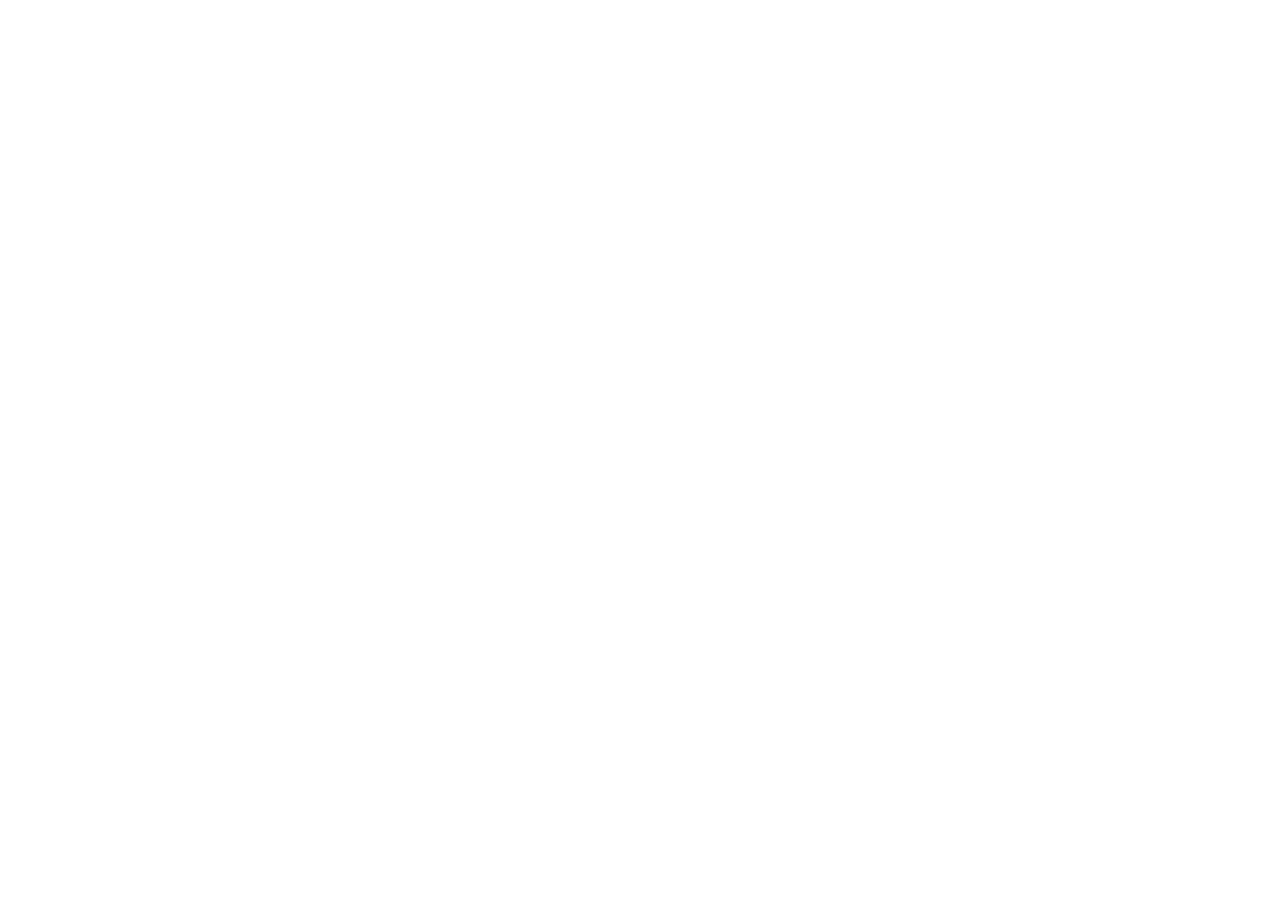
==== index.html @ 4a1e72e6 "Add files via upload" ====
<!doctype html>
<html lang="nl">
	
<head>
	<meta charset="UTF-8">
	<meta name="author" content="jouw naam">
	<meta name="viewport" content="width=device-width, initial-scale=1">
	
	<title>Naam van je site en/of pagina</title>
	
	<link href="styles/style.css" rel="stylesheet">
</head>

<body>

	<script src="scripts/script.js"></script>
</body>
	
</html>
---- styles/style.css ----
/* CSS Document */
*, *::after, *::before {
  box-sizing:border-box;  
}
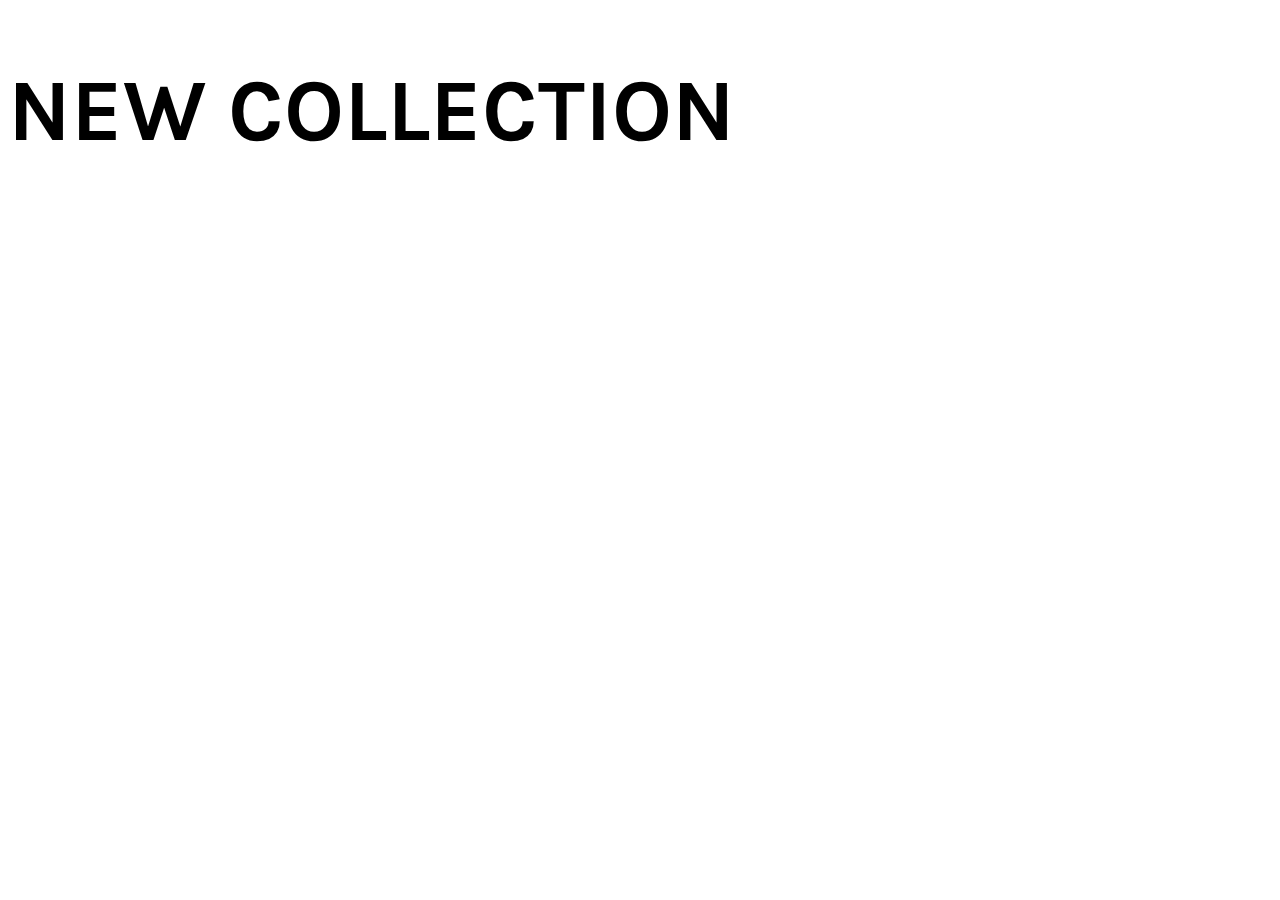
==== commit 95e1a237: "Add files via upload" ====
--- a/index.html
+++ b/index.html
@@ -9,10 +9,11 @@
 	<title>Naam van je site en/of pagina</title>
 	
 	<link href="styles/style.css" rel="stylesheet">
+	<link href="https://fonts.googleapis.com/css2?family=Karla:wght@400;700&family=Merriweather&display=swap" rel="stylesheet">
 </head>
 
 <body>
-
+	<h1>New collection</h1>
 	<script src="scripts/script.js"></script>
 </body>
 	
--- a/styles/style.css
+++ b/styles/style.css
@@ -3,3 +3,13 @@
   box-sizing:border-box;  
 }
 
+H1{
+  font-family:'Karla', sans-serif;
+  font-weight: bold;
+  text-transform: uppercase;
+  font-size: 5.5em;
+}
+
+q{
+
+}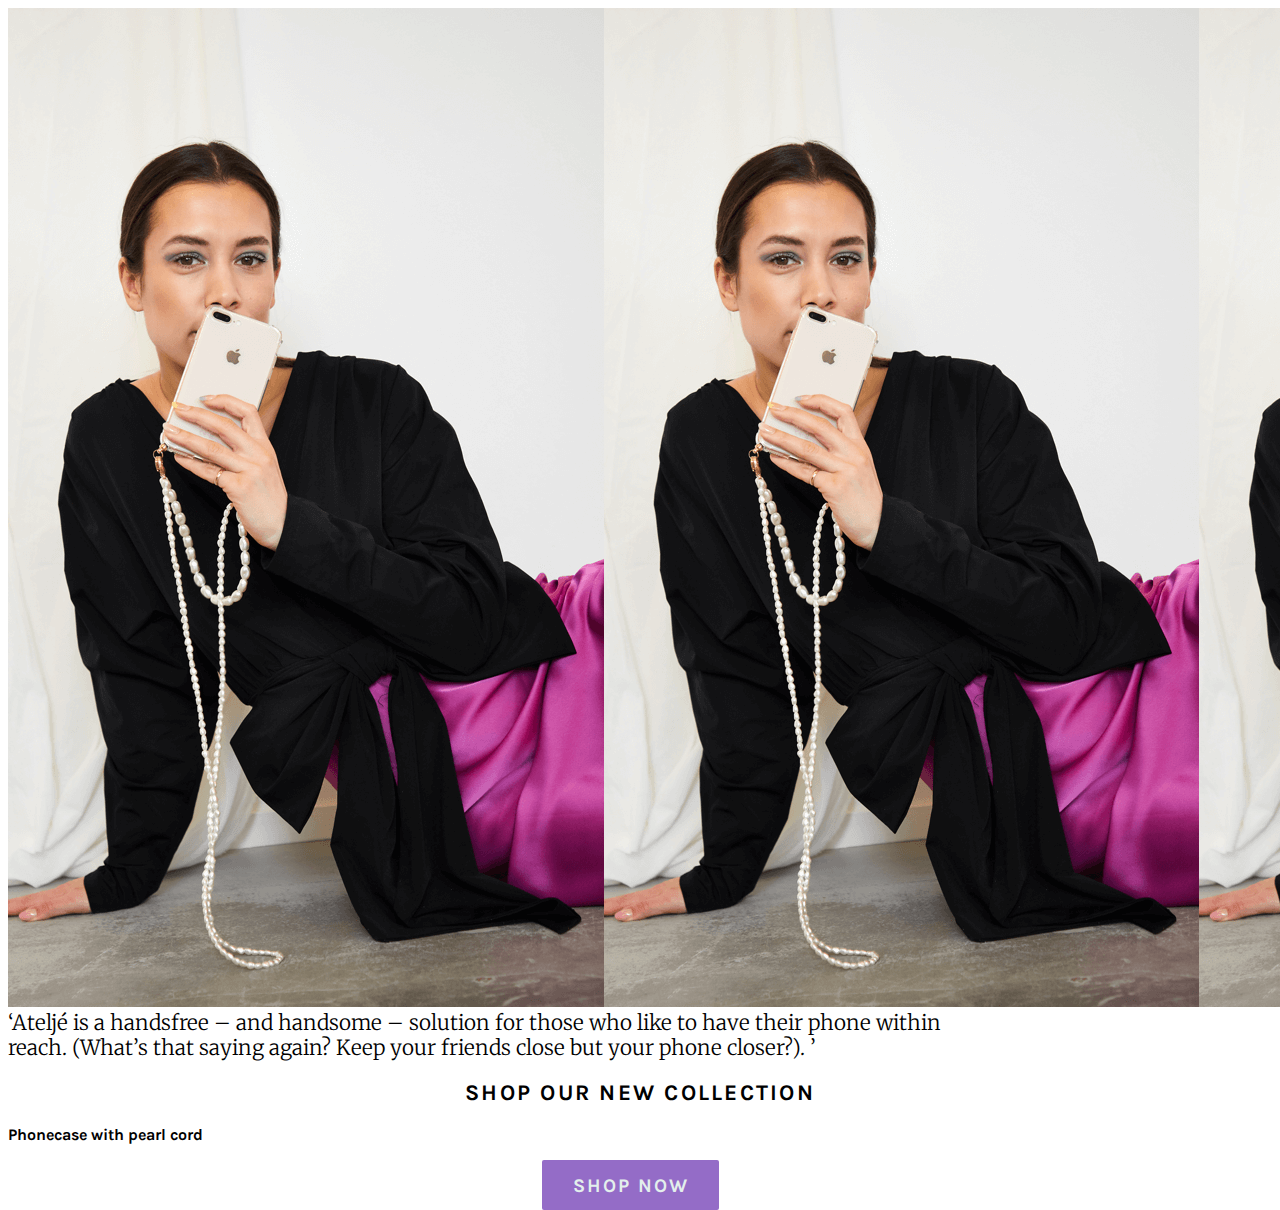
==== commit 06eb1d85: "Add files via upload" ====
--- a/index.html
+++ b/index.html
@@ -9,11 +9,26 @@
 	<title>Naam van je site en/of pagina</title>
 	
 	<link href="styles/style.css" rel="stylesheet">
-	<link href="https://fonts.googleapis.com/css2?family=Karla:wght@400;700&family=Merriweather&display=swap" rel="stylesheet">
+	<link href="https://fonts.googleapis.com/css2?family=Karla:wght@400;700&family=Merriweather:wght@300&display=swap" rel="stylesheet">
 </head>
 
 <body>
-	<h1>New collection</h1>
+	<section>
+		<h1>New collection</h1>
+		<a>Shop now</a>
+		<img src="images/Atelje_Yara_Michels_Pearl_Phone_Cases_Home_Image.png" alt="">
+	</section>
+	<section>
+		<q>Ateljé is a handsfree – and handsome – solution for those who like to have their phone within reach. 
+			(What’s that saying again? Keep your friends close but your phone closer?).
+		</q>
+	</section>
+	<section>
+
+	</section>
+	<h2>Shop our new collection</h2>
+	<h3>Phonecase with pearl cord</h3>
+	<a>Shop now</a>
 	<script src="scripts/script.js"></script>
 </body>
 	
--- a/styles/style.css
+++ b/styles/style.css
@@ -3,13 +3,62 @@
   box-sizing:border-box;  
 }
 
-H1{
+section{
+  position: relative;
+  width: 100vw;
+}
+
+img{
+  position: relative;
+  /* left:0; top:0; */
+
+}
+
+h1{
   font-family:'Karla', sans-serif;
   font-weight: bold;
   text-transform: uppercase;
-  font-size: 5.5em;
+  font-size: 2.7em;
+  text-align: center;
+  position: absolute;
+}
+
+h2{
+  font-family:'Karla', sans-serif;
+  font-weight: 700;
+  text-transform: uppercase;
+  font-size: 1.4em;
+  letter-spacing: 0.1em;
+  text-align: center;
+}
+
+h3{
+  font-family:'Karla', sans-serif;
+  font-weight: 700;
+  font-size: 1em;
 }
 
 q{
+  font-family: 'Merriweather',serif;
+  font-weight: 300;
+  font-size: 1.3em;
+  line-height: 1.2em;
+  max-width: 75%;
+  display: block;
+}
 
+a{
+  font-family:'Karla', sans-serif;
+  font-weight: 700;
+  text-transform: uppercase;
+  font-size: 1.2em;
+  letter-spacing: 0.1em;
+  padding: 0.7em 1.6em;
+  color: #e3efec;
+  background-color:#946cc7;
+  border-radius: 0.1em;
+  text-align: center;
+  display:inline-block;
+  margin-left:calc(50% - 5.5em);
+  position: absolute;
 }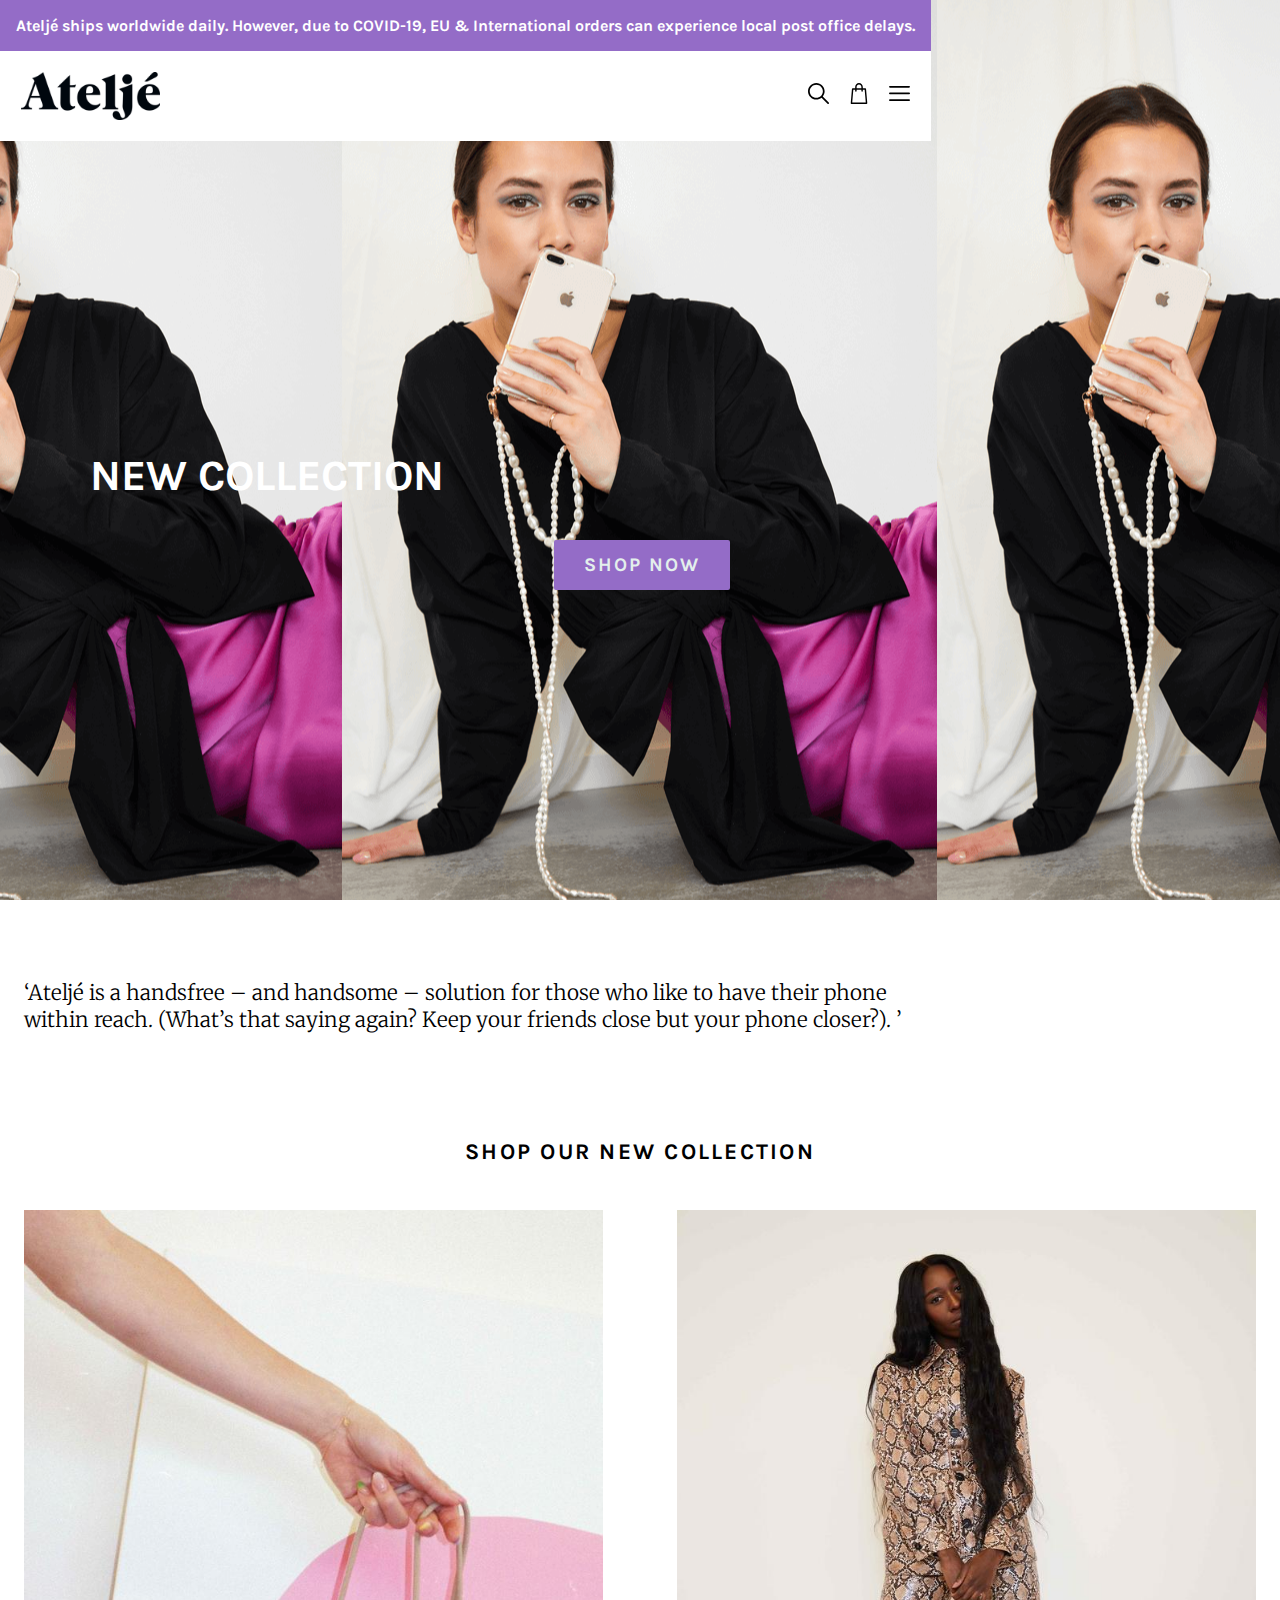
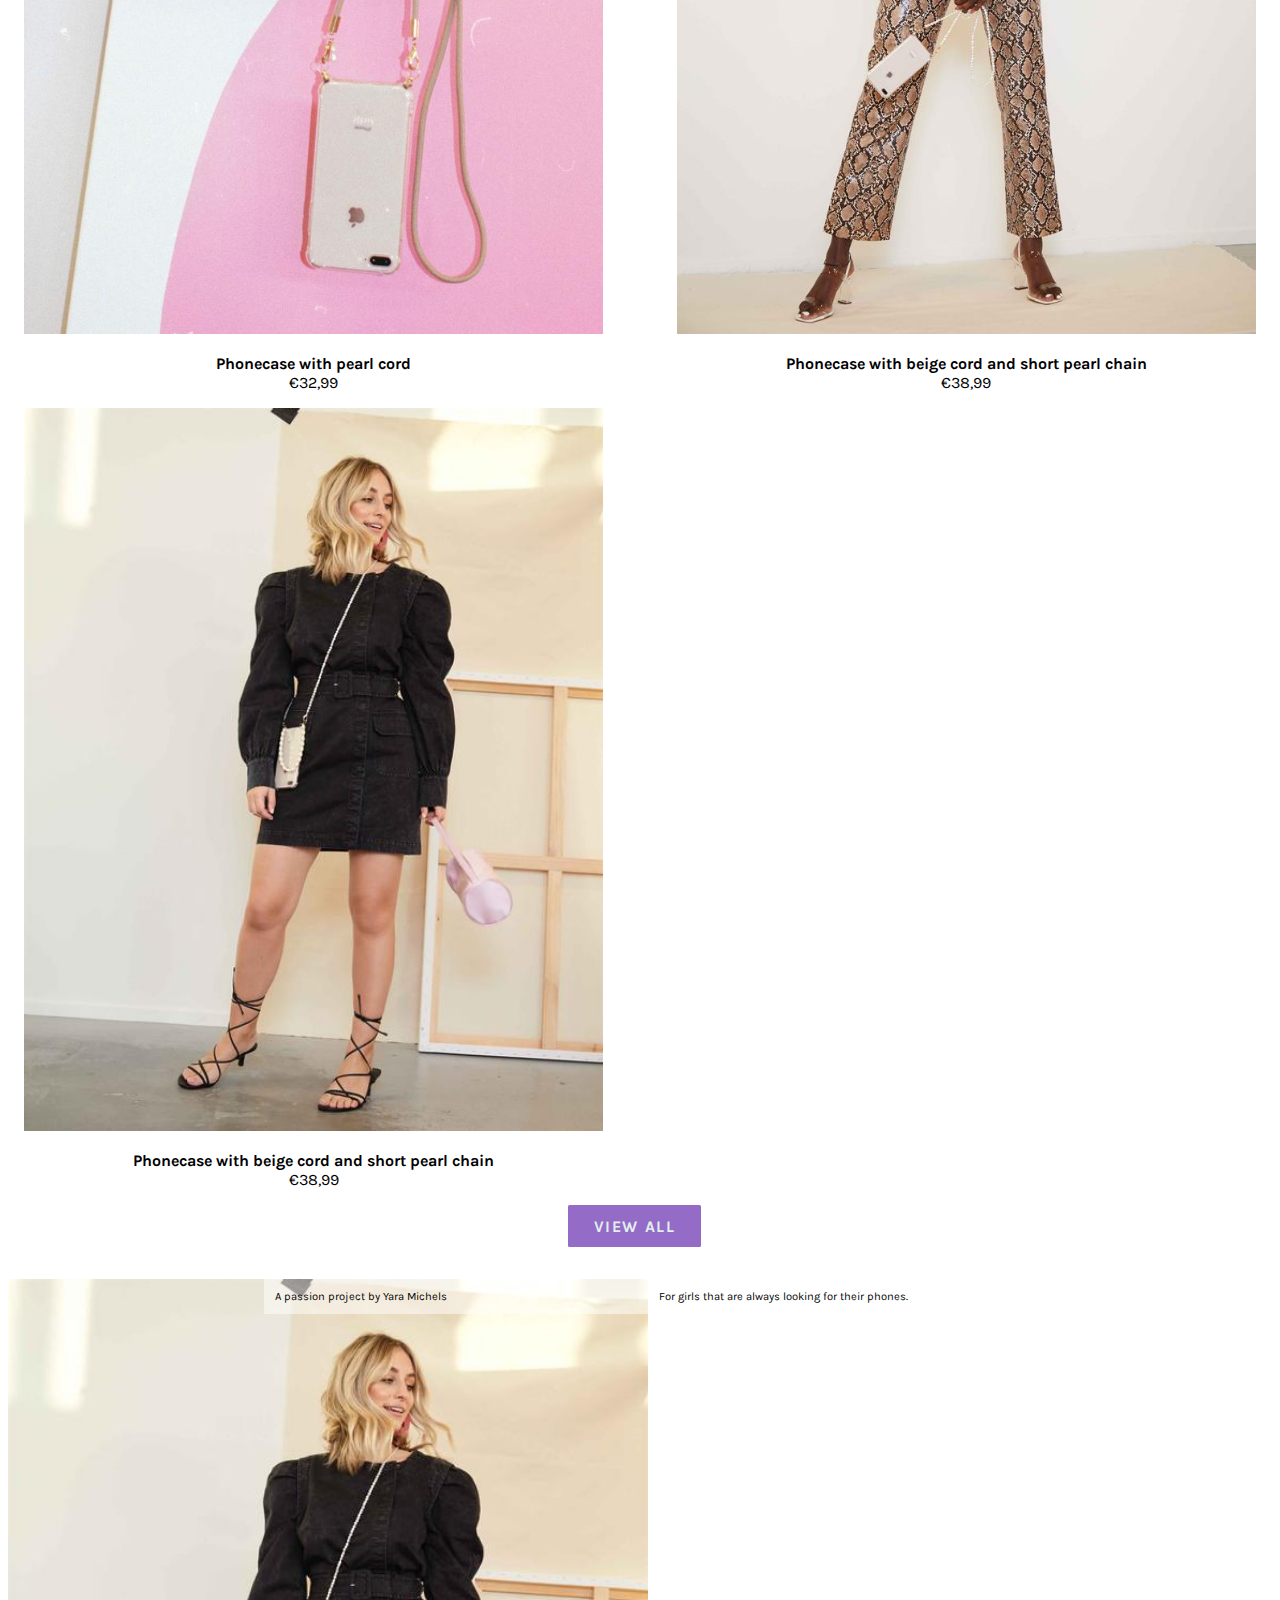
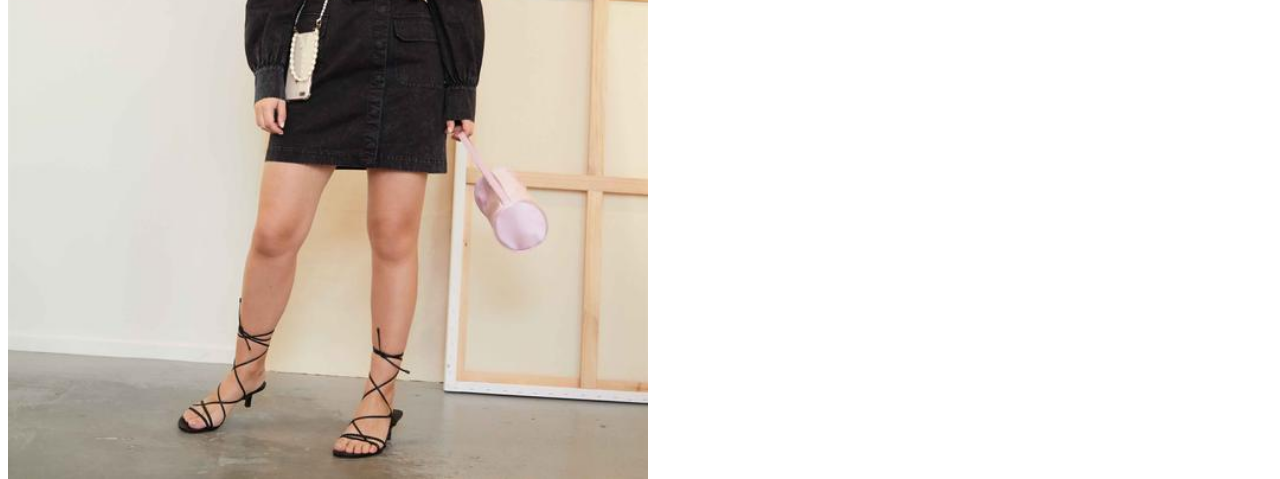
==== commit f09d5fcc: "Add files via upload" ====
--- a/index.html
+++ b/index.html
@@ -6,17 +6,28 @@
 	<meta name="author" content="jouw naam">
 	<meta name="viewport" content="width=device-width, initial-scale=1">
 	
-	<title>Naam van je site en/of pagina</title>
+	<title>Shop atelje</title>
 	
 	<link href="styles/style.css" rel="stylesheet">
 	<link href="https://fonts.googleapis.com/css2?family=Karla:wght@400;700&family=Merriweather:wght@300&display=swap" rel="stylesheet">
 </head>
 
 <body>
+	<header>
+		<p>Ateljé ships worldwide daily. However, due to COVID-19, EU & International orders can experience local post office delays.</p>
+		<nav>
+			<img src="images/Logo_Atelje_zwart_360x.png" alt="logo atelje">
+			<ul>
+				<li><img src="images/search.svg" alt="zoeken icoon"></li>
+				<li><img src="images/shopper.svg" alt="winkelmandje icoon"></li>
+				<li><img src="images/menu.svg" alt="menu icoon"></li>
+			</ul>
+		</nav>
+	</header>
 	<section>
 		<h1>New collection</h1>
 		<a>Shop now</a>
-		<img src="images/Atelje_Yara_Michels_Pearl_Phone_Cases_Home_Image.png" alt="">
+		<!-- <img src="images/Atelje_Yara_Michels_Pearl_Phone_Cases_Home_Image.png" alt=""> -->
 	</section>
 	<section>
 		<q>Ateljé is a handsfree – and handsome – solution for those who like to have their phone within reach. 
@@ -24,11 +35,30 @@
 		</q>
 	</section>
 	<section>
-
+		<h2>Shop our new collection</h2>
+		<section>
+			<img src="images/Atelje_Yara_Michels_Pearl_Phone_Cases_Product_Image_Analoog23b-5_720x.jpg" alt="">
+			<h3>Phonecase with pearl cord</h3>
+			<p>&euro;32,99</p>
+		</section>
+		<section>
+			<img src="images/Atelje_Yara_Michels_Pearl_Phone_Cases_Product_Image8-4_720x.jpg" alt="">
+			<h3>Phonecase with beige cord and short pearl chain</h3>
+			<p>&euro;38,99</p>
+		</section>
+		<section>
+			<img src="images/Atelje_Yara_Michels_Pearl_Phone_Cases_Product_Image24-18_540x.jpg" alt="">
+			<h3>Phonecase with beige cord and short pearl chain</h3>
+			<p>&euro;38,99</p>
+		</section>
+		<a>view all</a>
 	</section>
-	<h2>Shop our new collection</h2>
-	<h3>Phonecase with pearl cord</h3>
-	<a>Shop now</a>
+	<section>
+		<img src="images/Atelje_Yara_Michels_Pearl_Phone_Cases_Product_Image24-18_540x.jpg" alt="">
+		<p>A passion project by Yara Michels</p>
+		<p>For girls that are always looking for their phones.</p>
+	</section>
+	
 	<script src="scripts/script.js"></script>
 </body>
 	
--- a/styles/style.css
+++ b/styles/style.css
@@ -1,17 +1,14 @@
 /* CSS Document */
 *, *::after, *::before {
-  box-sizing:border-box;  
+  box-sizing:border-box; 
+  padding: 0;
+  margin: 0;
+  border: 0;
+  outline: 0;
 }
 
 section{
-  position: relative;
   width: 100vw;
-}
-
-img{
-  position: relative;
-  /* left:0; top:0; */
-
 }
 
 h1{
@@ -20,7 +17,6 @@
   text-transform: uppercase;
   font-size: 2.7em;
   text-align: center;
-  position: absolute;
 }
 
 h2{
@@ -38,11 +34,17 @@
   font-size: 1em;
 }
 
+p{
+  font-family:'Karla', sans-serif;
+  font-weight: 400;
+  font-size: 1em;
+}
+
 q{
   font-family: 'Merriweather',serif;
   font-weight: 300;
   font-size: 1.3em;
-  line-height: 1.2em;
+  line-height: 1.3em;
   max-width: 75%;
   display: block;
 }
@@ -59,6 +61,135 @@
   border-radius: 0.1em;
   text-align: center;
   display:inline-block;
-  margin-left:calc(50% - 5.5em);
+  margin-left:calc(50% - 4.5em);
   position: absolute;
+}
+
+/* Navigatie */
+
+header {
+  position: fixed;
+  background-color: white;
+  z-index:1;
+}
+
+header p{
+    background-color:#946cc7;
+    color: white;
+    padding:1em;
+    font-weight: 700;
+    text-align: center;
+}
+
+header nav{
+  display: flex;
+  align-items: center;
+  justify-content: space-between;
+  padding: 1.3em;
+}
+
+header nav > img {
+  height: 3em;
+}
+
+header nav ul li{
+  display: inline-block;
+  padding-left: 1em;
+}
+
+header nav ul li img {
+  width: 1.3em;
+}
+
+/* eerste sectie */
+
+body > section:first-of-type{
+  height: 100vh;
+  width: 100vw;
+  overflow: hidden;
+  background-image: url('../images/Atelje_Yara_Michels_Pearl_Phone_Cases_Home_Image.png');
+  background-position: center;
+  background-color: blue;
+}
+section:first-of-type h1{
+  position: absolute;
+  top: 50%;
+  left: 7%;
+  color: white;
+}
+
+section:first-of-type a{
+  position: absolute;
+  top: 60%;
+  left: cal(50% - 10em);
+}
+
+/* tweede sectie */
+
+body > section:nth-of-type(2){
+  padding: 5em 1.5em;
+}
+
+/* derde sectie */
+body > section:nth-of-type(3){
+  padding: 1.5em;
+  display: flex;
+  flex-wrap: wrap;
+  position: relative;
+  justify-content: space-between;
+}
+
+section:nth-of-type(3) h2{
+width: 100%;
+margin-bottom: 2em;
+}
+
+section:nth-of-type(3) section{
+  width: 47%;
+  text-align: center;
+  margin-bottom: 1em;
+}
+
+section:nth-of-type(3) section img{
+  width: 100%;
+  margin-bottom:1em;
+}
+
+section:nth-of-type(3) a{
+  position: relative;
+  /* bottom: -3em; */
+  font-size: 1em;
+  display: block;
+}
+
+/* vierde sectie */
+
+body > section:nth-of-type(4){
+  position: relative;
+  margin: 0.5em;
+  background-color: #f3efec;
+  width:100vw;
+}
+
+section:nth-of-type(4) img{
+  width: 50%;
+  position: absolute;
+}
+
+section:nth-of-type(4) p{
+  font-size:0.7em;
+  width: 30%;
+  padding: 1em;
+  position: absolute;
+  background-color:rgba(255,255,255,0.5);
+}
+
+section:nth-of-type(4) p:first-of-type{
+  padding-right: 4em;
+  top: 25%;
+  left:20%;
+}
+section:nth-of-type(4) p:nth-of-type(2){
+  top: 25%;
+  right:20%;
 }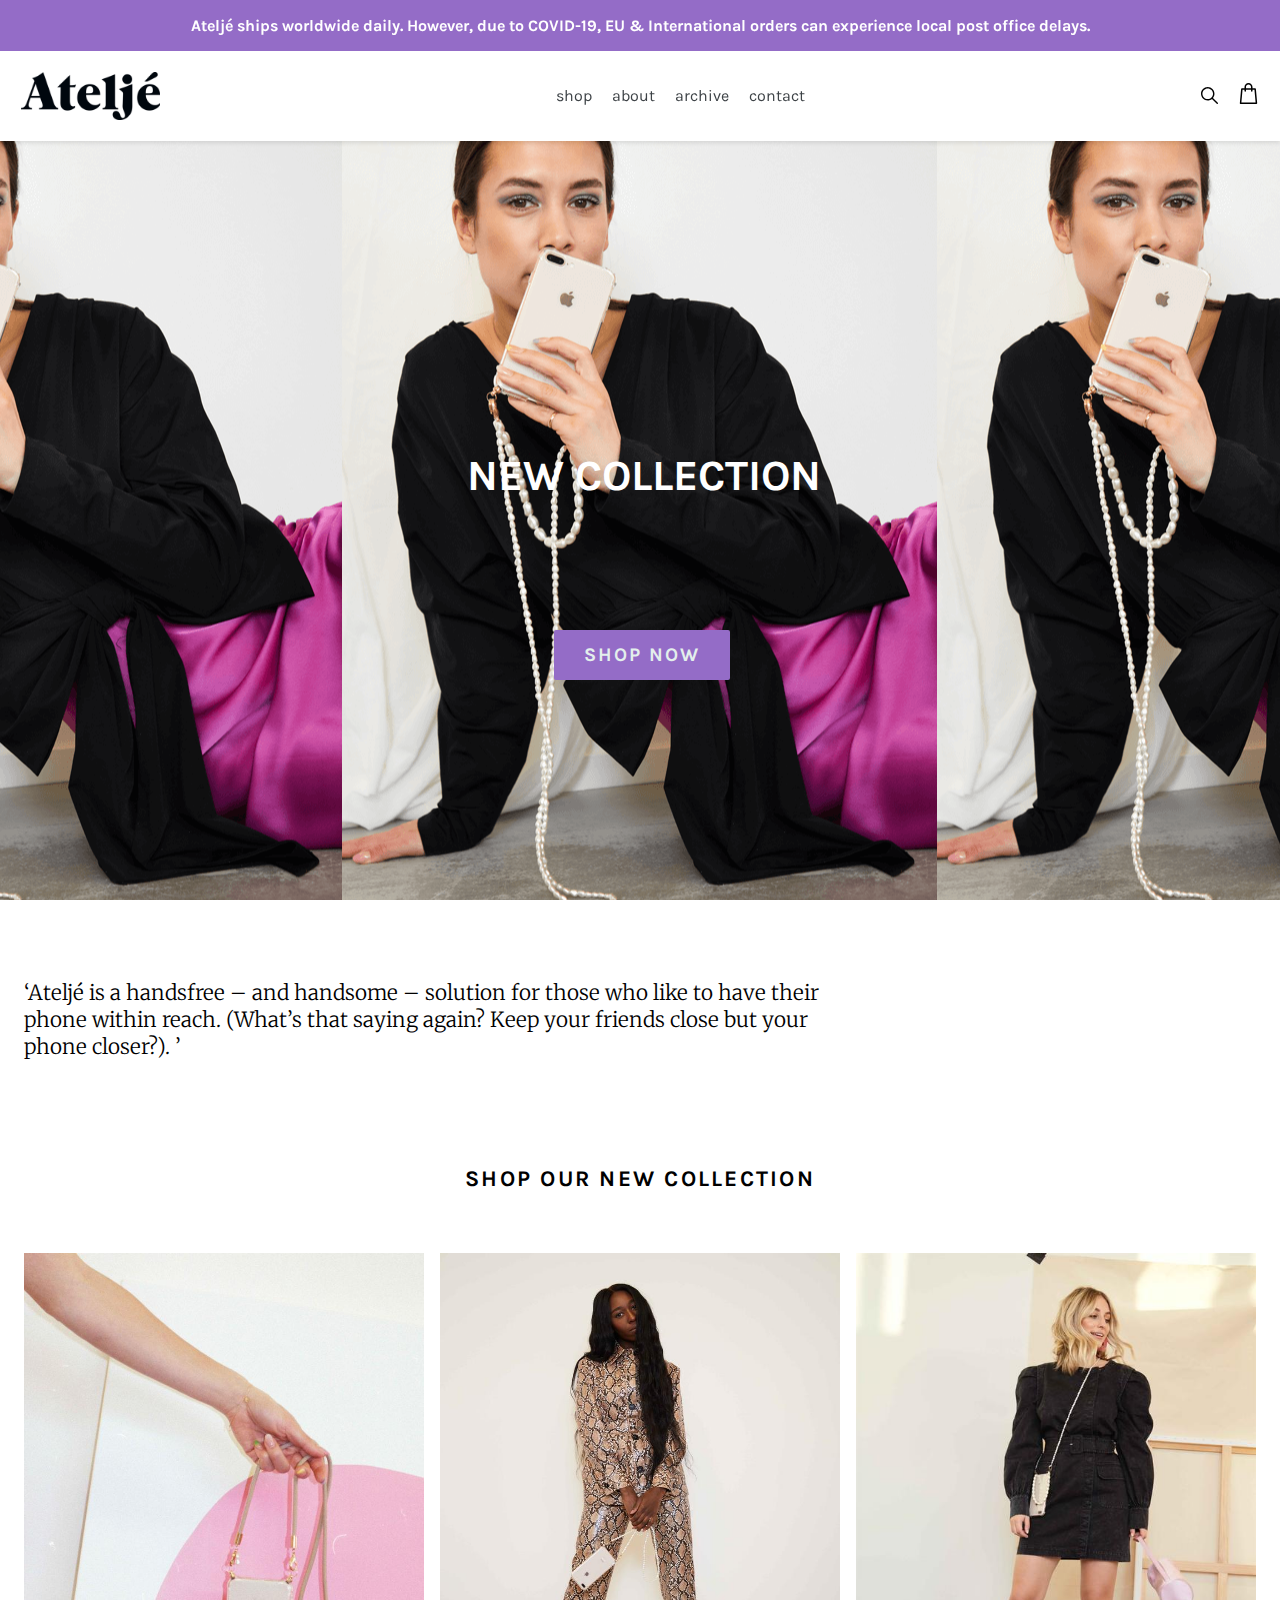
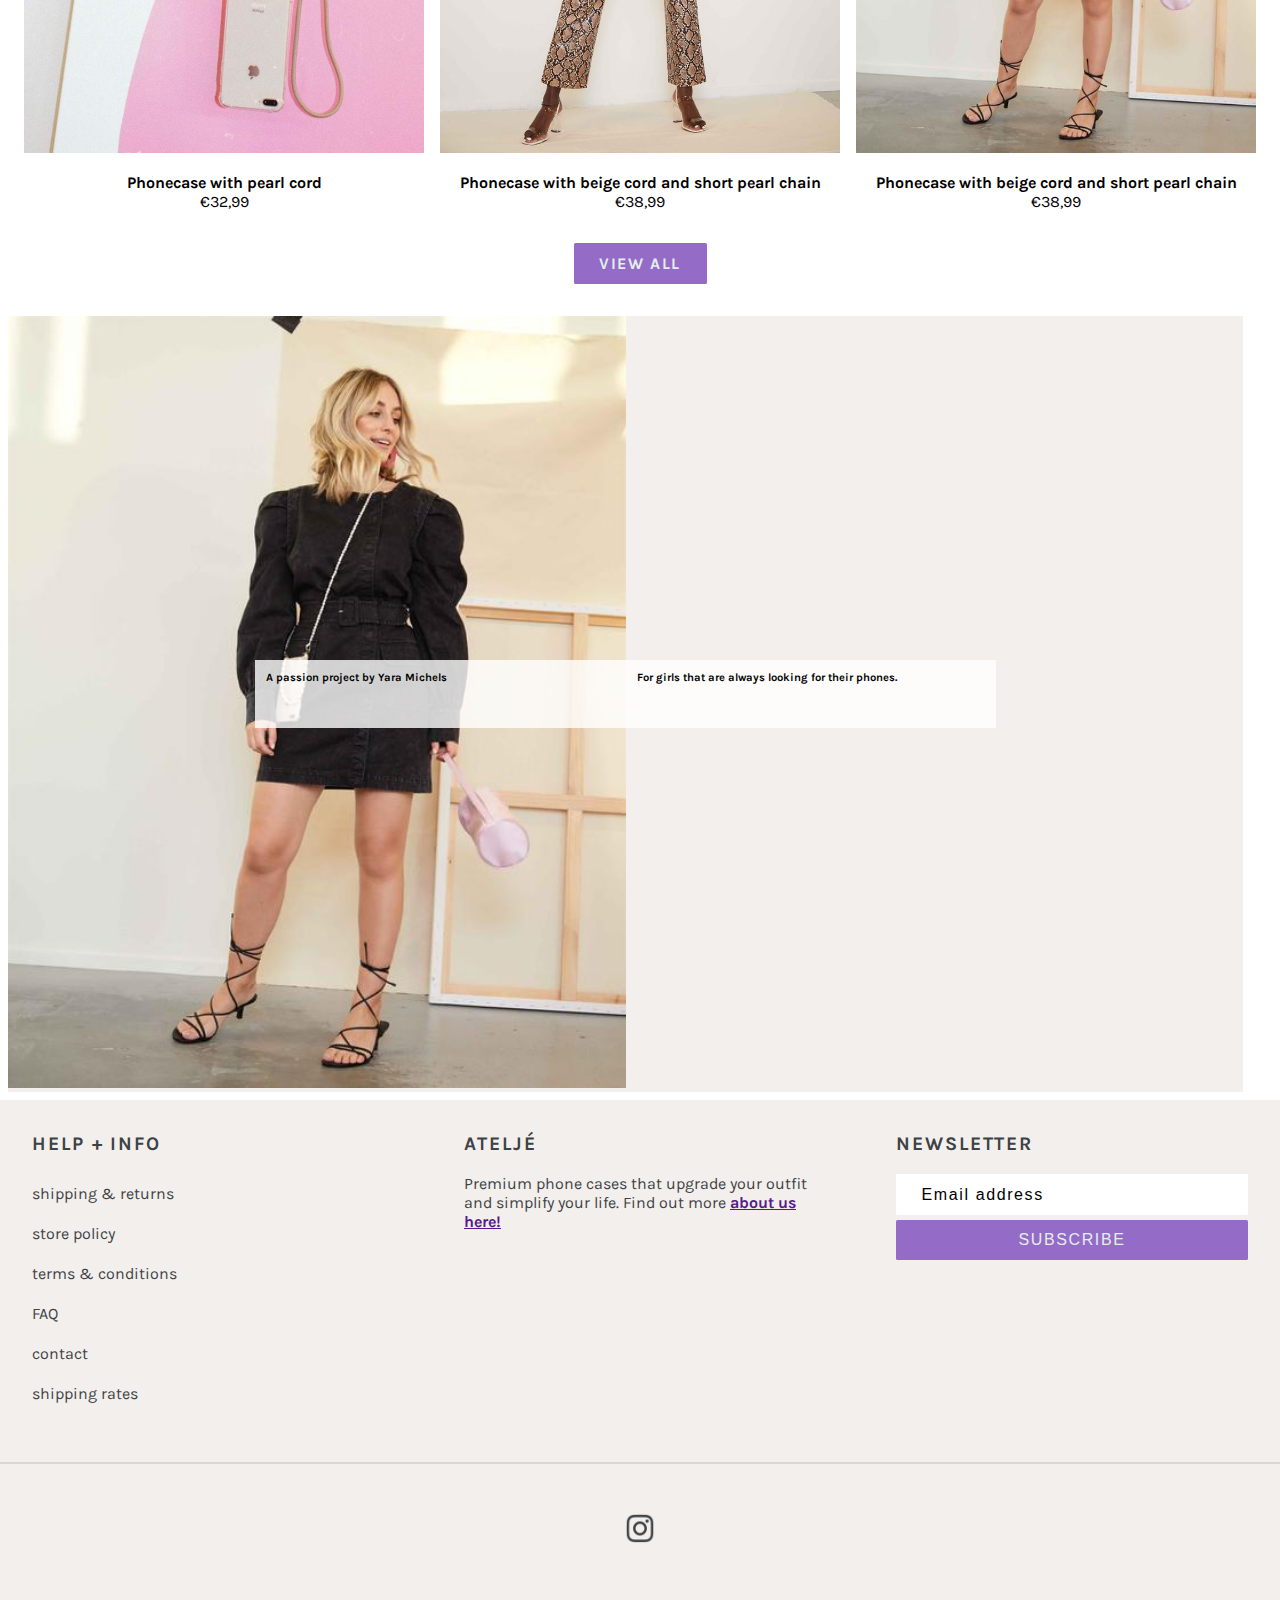
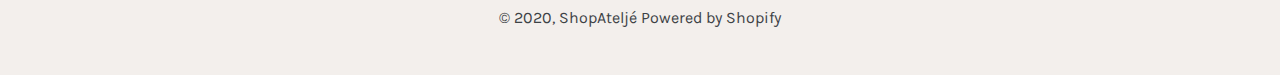
==== commit 0ff74a68: "Add files via upload" ====
--- a/index.html
+++ b/index.html
@@ -18,11 +18,23 @@
 		<nav>
 			<img src="images/Logo_Atelje_zwart_360x.png" alt="logo atelje">
 			<ul>
-				<li><img src="images/search.svg" alt="zoeken icoon"></li>
+				<li><a href="#">shop</a></li>
+				<li><a href="#">about</a></li>
+				<li><a href="#">archive</a></li>
+				<li><a href="#">contact</a></li>
+			</ul>
+			<ul>
+				<li><button><img src="images/search.svg" alt="zoeken icoon"></button></li>
 				<li><img src="images/shopper.svg" alt="winkelmandje icoon"></li>
-				<li><img src="images/menu.svg" alt="menu icoon"></li>
+				<li><button class="dropdown" ><img src="images/menu.svg" alt="menu icoon"></button></li>
 			</ul>
 		</nav>
+		<ul >
+			<li><a href="#">shop</a></li>
+			<li><a href="#">about</a></li>
+			<li><a href="#">archive</a></li>
+			<li><a href="#">contact</a></li>
+		</ul>
 	</header>
 	<section>
 		<h1>New collection</h1>
@@ -58,7 +70,40 @@
 		<p>A passion project by Yara Michels</p>
 		<p>For girls that are always looking for their phones.</p>
 	</section>
-	
+	<footer>
+		<section>
+			<h2>Help + info</h2>
+			<ul>
+				<li><a href="">shipping & returns</a></li>
+				<li><a href="">store policy</a></li>
+				<li><a href="">terms & conditions</a></li>
+				<li><a href="">FAQ</a></li>
+				<li><a href="">contact</a></li>
+				<li><a href="">shipping rates</a></li>
+			</ul>
+		</section>
+
+		<section>
+			<h2>Ateljé</h2>
+			<p>
+				Premium phone cases that upgrade your outfit and simplify your life. Find out more <a href="">about us here!</a>
+			</p>
+		</section>
+
+		<section>
+			<h2>Newsletter</h2>
+			<form action="newsletter">
+				<input type="email" value="Email address">
+				<button type="submit"> subscribe </button>
+			</form>
+		</section>
+		<hr>
+		<img src="images/instagram.png" alt="">
+		<p>© 2020, ShopAteljé Powered by Shopify</p>
+		
+		
+	</footer>
+
 	<script src="scripts/script.js"></script>
 </body>
 	
--- a/styles/style.css
+++ b/styles/style.css
@@ -8,7 +8,7 @@
 }
 
 section{
-  width: 100vw;
+  width: 100%;
 }
 
 h1{
@@ -45,24 +45,12 @@
   font-weight: 300;
   font-size: 1.3em;
   line-height: 1.3em;
-  max-width: 75%;
   display: block;
 }
 
 a{
   font-family:'Karla', sans-serif;
-  font-weight: 700;
-  text-transform: uppercase;
-  font-size: 1.2em;
-  letter-spacing: 0.1em;
-  padding: 0.7em 1.6em;
-  color: #e3efec;
-  background-color:#946cc7;
-  border-radius: 0.1em;
-  text-align: center;
-  display:inline-block;
-  margin-left:calc(50% - 4.5em);
-  position: absolute;
+  font-weight: 700; 
 }
 
 /* Navigatie */
@@ -71,6 +59,8 @@
   position: fixed;
   background-color: white;
   z-index:1;
+  width: 100%;
+  box-shadow: 0px 2px 4px 0px rgba(0,0,0,0.1);
 }
 
 header p{
@@ -86,10 +76,15 @@
   align-items: center;
   justify-content: space-between;
   padding: 1.3em;
+  background-color: white;
 }
 
 header nav > img {
   height: 3em;
+}
+
+header nav ul:first-of-type{
+  display:none;
 }
 
 header nav ul li{
@@ -97,8 +92,33 @@
   padding-left: 1em;
 }
 
-header nav ul li img {
+header nav ul li button{
+  background-color:white;
+}
+
+header nav ul li button img, header nav ul li img {
   width: 1.3em;
+}
+
+header > ul {
+  position:absolute;
+  display: block;
+  width: 100%;
+  list-style-type: none;
+  top: -15em;
+  background-color: white;
+  transition: ease-in-out 1s;
+  z-index: -3;
+}
+
+header > ul li{
+  border-top: 2px solid  #f3efec;
+  padding: 0.5em 2em;
+  text-transform: uppercase;
+}
+
+.dropdownnav {
+  top:11em;
 }
 
 /* eerste sectie */
@@ -110,42 +130,56 @@
   background-image: url('../images/Atelje_Yara_Michels_Pearl_Phone_Cases_Home_Image.png');
   background-position: center;
   background-color: blue;
-}
+  object-fit: cover;
+}
+
 section:first-of-type h1{
   position: absolute;
   top: 50%;
-  left: 7%;
+  left: calc(50% - 4em);
   color: white;
 }
 
-section:first-of-type a{
+body > section:first-of-type a{
   position: absolute;
   top: 60%;
   left: cal(50% - 10em);
+  text-transform: uppercase;
+  font-size: 1.2em;
+  letter-spacing: 0.1em;
+  padding: 0.7em 1.6em;
+  color: #e3efec;
+  background-color:#946cc7;
+  border-radius: 0.1em;
+  text-align: center;
+  display:inline-block;
+  margin-left:calc(50% - 4.5em);
+ 
 }
 
 /* tweede sectie */
 
 body > section:nth-of-type(2){
   padding: 5em 1.5em;
+  width: 66.67%;
 }
 
 /* derde sectie */
 body > section:nth-of-type(3){
   padding: 1.5em;
-  display: flex;
-  flex-wrap: wrap;
+  display: grid;
+  grid-template-columns: 1fr 1fr;
+  grid-gap: 1em;
   position: relative;
-  justify-content: space-between;
-}
-
-section:nth-of-type(3) h2{
+}
+
+body > section:nth-of-type(3) h2{
 width: 100%;
 margin-bottom: 2em;
+grid-column: 1 / -1;
 }
 
 section:nth-of-type(3) section{
-  width: 47%;
   text-align: center;
   margin-bottom: 1em;
 }
@@ -155,11 +189,19 @@
   margin-bottom:1em;
 }
 
-section:nth-of-type(3) a{
+body > section:nth-of-type(3) a{
   position: relative;
-  /* bottom: -3em; */
-  font-size: 1em;
-  display: block;
+  font-size: 1em;
+  text-transform: uppercase;
+  letter-spacing: 0.1em;
+  padding: 0.7em 1.6em;
+  color: #e3efec;
+  background-color:#946cc7;
+  border-radius: 0.1em;
+  text-align: center;
+  display:inline-block;
+  grid-column: 1 / -1;
+  justify-self: center;
 }
 
 /* vierde sectie */
@@ -168,28 +210,141 @@
   position: relative;
   margin: 0.5em;
   background-color: #f3efec;
-  width:100vw;
+  width: 96.5%;
 }
 
 section:nth-of-type(4) img{
   width: 50%;
-  position: absolute;
+  position: relative;
 }
 
 section:nth-of-type(4) p{
   font-size:0.7em;
   width: 30%;
+  top: calc(50% - 4em);
   padding: 1em;
+  padding-bottom: 4em;
   position: absolute;
-  background-color:rgba(255,255,255,0.5);
+  background-color:rgba(255,255,255,0.8);
+  font-weight: 700;
 }
 
 section:nth-of-type(4) p:first-of-type{
-  padding-right: 4em;
-  top: 25%;
+  padding-right: 5em;
   left:20%;
 }
 section:nth-of-type(4) p:nth-of-type(2){
-  top: 25%;
+  padding-right: 3em;
   right:20%;
+}
+
+/* footer */
+footer{
+  background-color: #f3efec;
+  color: #3d4246 ;
+}
+
+footer section{
+  padding: 2em;
+}
+
+footer h2{
+  font-size: 1.2em ;
+  text-align: left;
+  padding-bottom: 1em;
+}
+
+footer ul{
+  list-style-type: none;
+}
+
+ul li a{
+  font-size: 1em;
+  font-weight: 400;
+  line-height: 2.5em;
+  color: #3d4246 ;
+  text-decoration: none;
+}
+
+ul li a:hover {
+  text-decoration: underline;
+}
+
+footer p{
+  font-size: 1em;
+  font-weight: 400;
+}
+
+footer > p{
+  text-align: center;
+  padding-bottom: 3em;
+}
+
+footer input{
+  width:100%;
+  font-size:1em;
+  letter-spacing: 0.1em;
+  padding: 0.7em 1.6em;
+  margin-bottom: 0.3em;
+}
+
+footer button{
+  width: 100%;
+  font-size:1em;
+  text-transform: uppercase;
+  letter-spacing: 0.1em;
+  padding: 0.7em 1.6em;
+  color: #e3efec;
+  background-color:#946cc7;
+  border-radius: 0.1em;
+}
+
+footer hr{
+  border: 1px solid #dfd5cd;
+  margin-bottom: 2em;
+}
+
+footer img{
+  width: 2em;
+  margin: auto;
+  display:block;
+  margin-bottom: 3em;
+}
+
+/* media queries */
+
+@media (min-width:750px ){
+  
+  header
+
+  h1{
+    font-size: 5em;
+  }
+
+  body > section:first-of-type a{
+    top: 70%;
+  }
+
+  body > section:nth-of-type(3){
+    grid-template-columns: 1fr 1fr 1fr;
+  }
+
+  footer{
+    display: grid;
+    grid-template-columns: 1fr 1fr 1fr; 
+    grid-gap: 1em;
+  }
+
+  footer hr, footer img, footer > p{
+    grid-column: 1 / -1;
+  }
+
+  header nav ul:first-of-type{
+    display: block;
+  }
+
+  header nav ul:last-of-type li:last-of-type{
+    display:none;
+  }
+
 }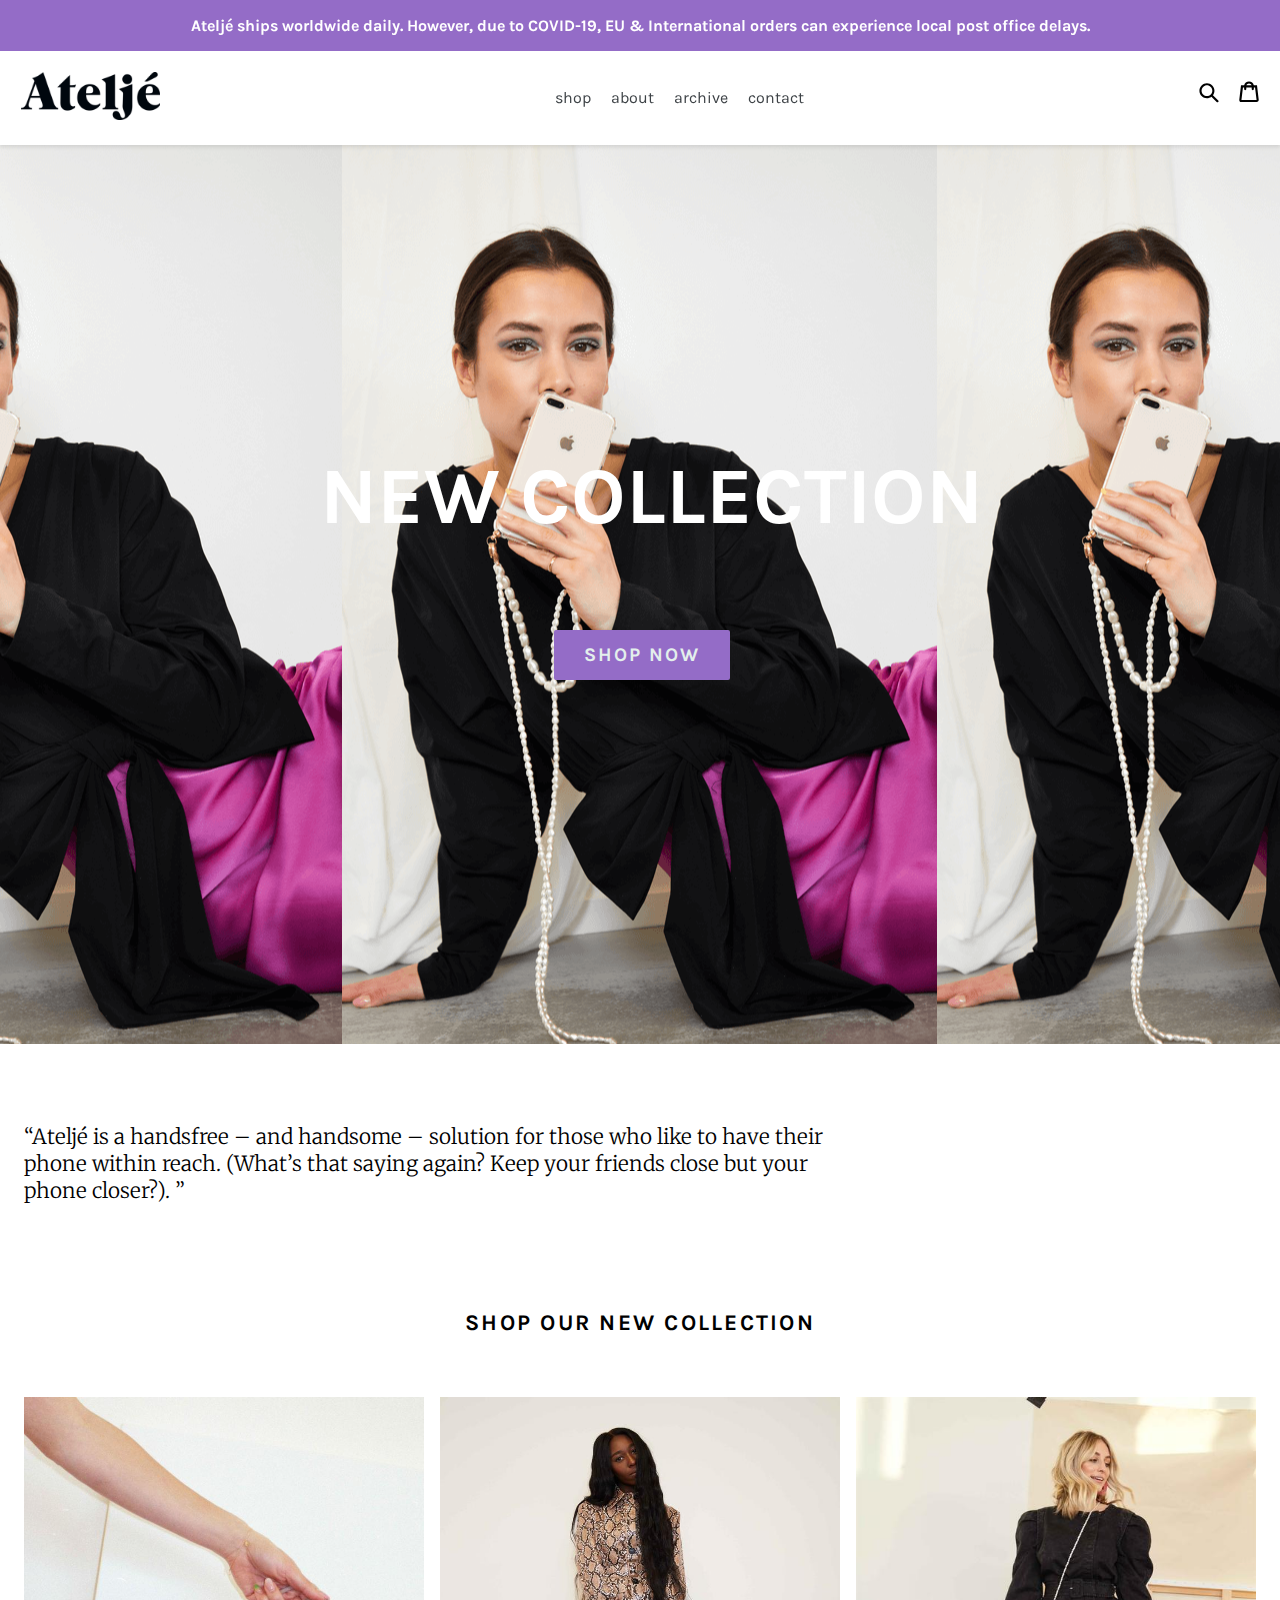
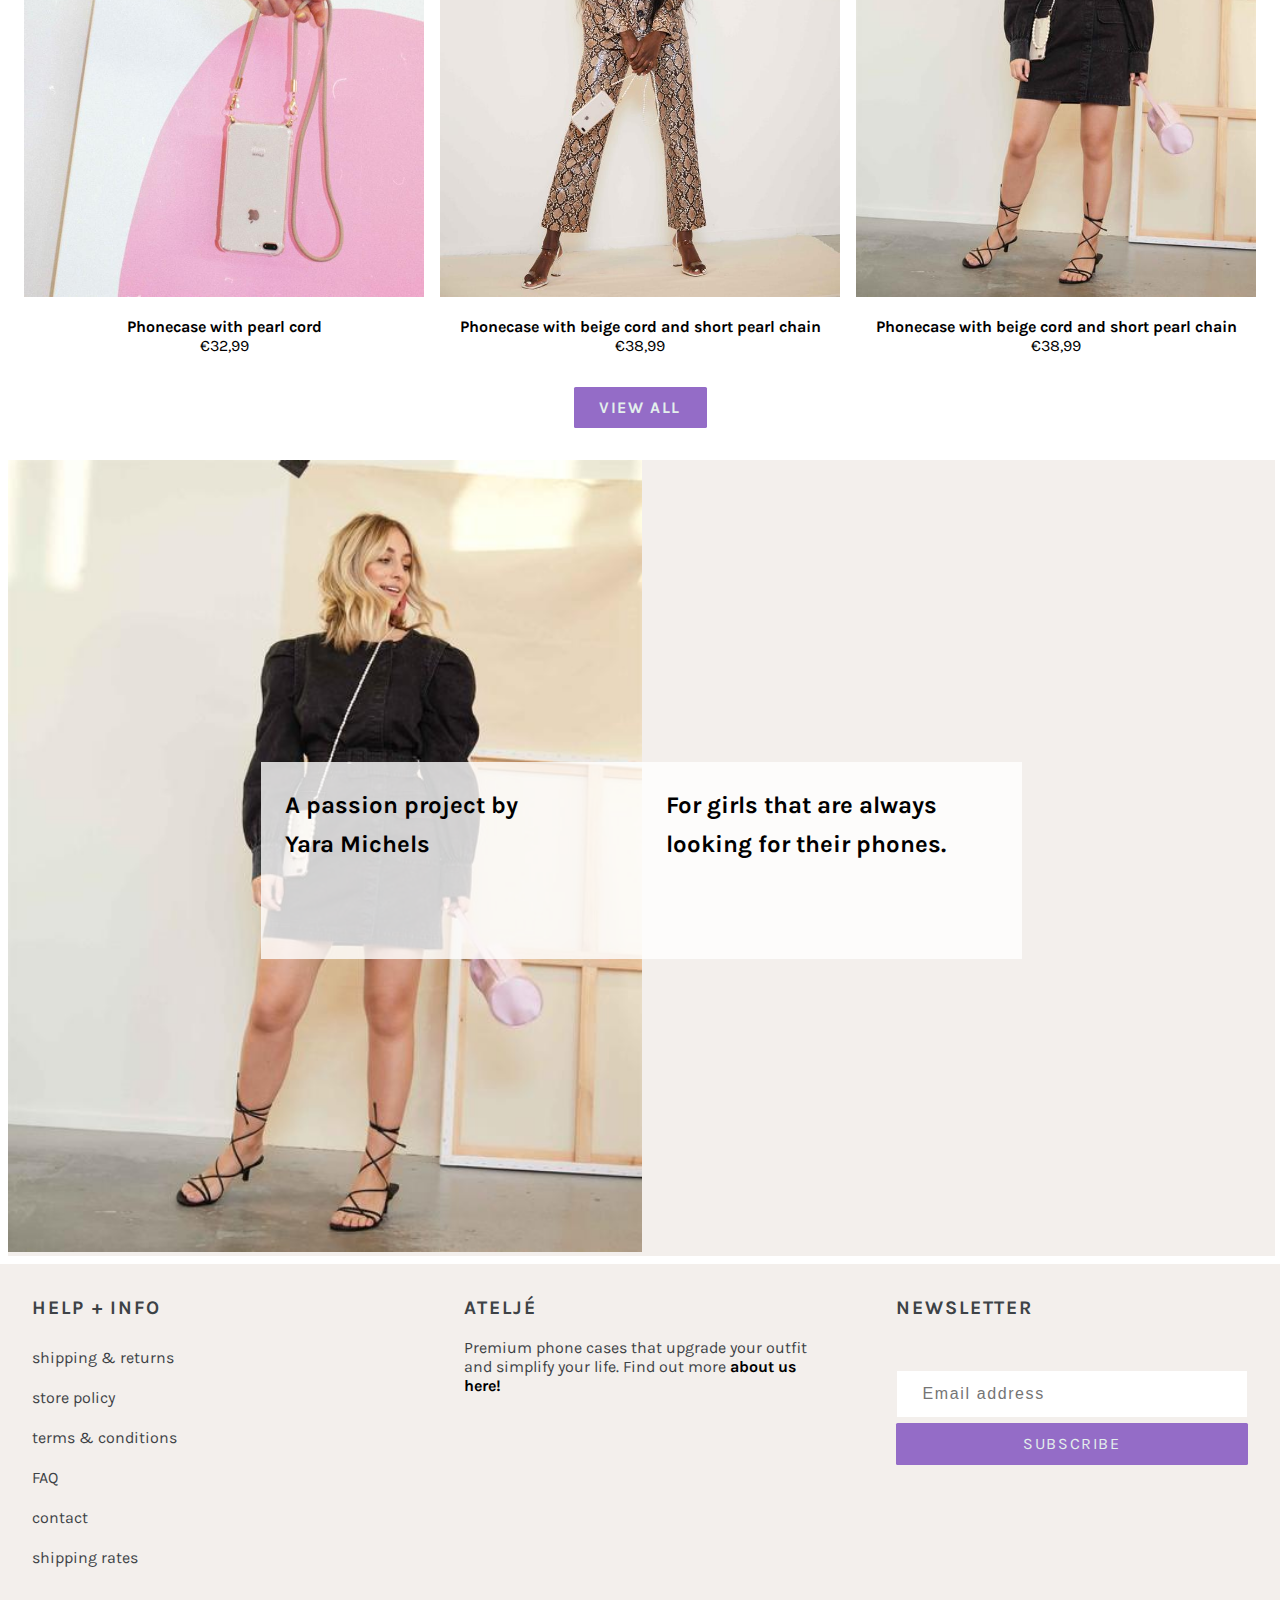
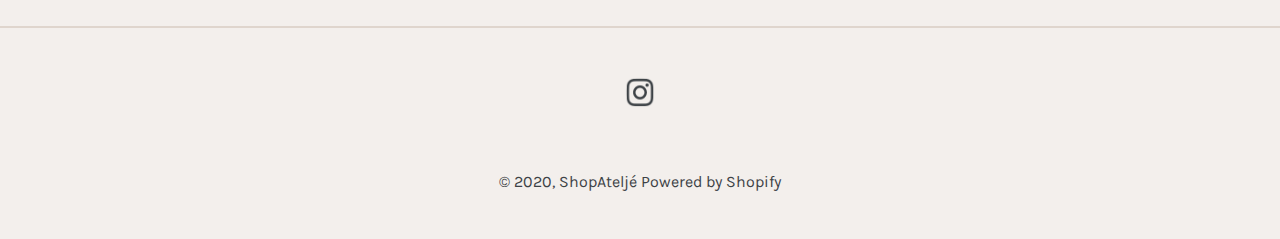
==== commit 6b7cf3af: "Add files via upload" ====
--- a/index.html
+++ b/index.html
@@ -1,5 +1,5 @@
 <!doctype html>
-<html lang="nl">
+<html lang="en">
 	
 <head>
 	<meta charset="UTF-8">
@@ -16,7 +16,7 @@
 	<header>
 		<p>Ateljé ships worldwide daily. However, due to COVID-19, EU & International orders can experience local post office delays.</p>
 		<nav>
-			<img src="images/Logo_Atelje_zwart_360x.png" alt="logo atelje">
+			<a href="index.html"> <img src="images/Logo_Atelje_zwart_360x.png" alt="logo atelje"> </a>
 			<ul>
 				<li><a href="#">shop</a></li>
 				<li><a href="#">about</a></li>
@@ -24,9 +24,27 @@
 				<li><a href="#">contact</a></li>
 			</ul>
 			<ul>
-				<li><button><img src="images/search.svg" alt="zoeken icoon"></button></li>
-				<li><img src="images/shopper.svg" alt="winkelmandje icoon"></li>
-				<li><button class="dropdown" ><img src="images/menu.svg" alt="menu icoon"></button></li>
+				<li>
+					<button>
+						<svg aria-hidden="true" focusable="false" viewBox="0 0 37 40">
+							<path d="M35.6 36l-9.8-9.8c4.1-5.4 3.6-13.2-1.3-18.1-5.4-5.4-14.2-5.4-19.7 0-5.4 5.4-5.4 14.2 0 19.7 2.6 2.6 6.1 4.1 9.8 4.1 3 0 5.9-1 8.3-2.8l9.8 9.8c.4.4.9.6 1.4.6s1-.2 1.4-.6c.9-.9.9-2.1.1-2.9zm-20.9-8.2c-2.6 0-5.1-1-7-2.9-3.9-3.9-3.9-10.1 0-14C9.6 9 12.2 8 14.7 8s5.1 1 7 2.9c3.9 3.9 3.9 10.1 0 14-1.9 1.9-4.4 2.9-7 2.9z"></path>
+						</svg>
+					</button>
+				</li>
+				<li>
+					<a href="#">
+						<svg aria-hidden="true" focusable="false" viewBox="0 0 37 40">
+						<path d="M36.5 34.8L33.3 8h-5.9C26.7 3.9 23 .8 18.5.8S10.3 3.9 9.6 8H3.7L.5 34.8c-.2 1.5.4 2.4.9 3 .5.5 1.4 1.2 3.1 1.2h28c1.3 0 2.4-.4 3.1-1.3.7-.7 1-1.8.9-2.9zm-18-30c2.2 0 4.1 1.4 4.7 3.2h-9.5c.7-1.9 2.6-3.2 4.8-3.2zM4.5 35l2.8-23h2.2v3c0 1.1.9 2 2 2s2-.9 2-2v-3h10v3c0 1.1.9 2 2 2s2-.9 2-2v-3h2.2l2.8 23h-28z"></path>
+						</svg>
+					</a>
+				</li>
+				<li>
+					<button class="dropdown" >
+						<svg aria-hidden="true" focusable="false" viewBox="0 0 37 40">
+							<path d="M33.5 25h-30c-1.1 0-2-.9-2-2s.9-2 2-2h30c1.1 0 2 .9 2 2s-.9 2-2 2zm0-11.5h-30c-1.1 0-2-.9-2-2s.9-2 2-2h30c1.1 0 2 .9 2 2s-.9 2-2 2zm0 23h-30c-1.1 0-2-.9-2-2s.9-2 2-2h30c1.1 0 2 .9 2 2s-.9 2-2 2z"></path>
+						</svg>
+					</button>
+				</li>
 			</ul>
 		</nav>
 		<ul >
@@ -36,40 +54,50 @@
 			<li><a href="#">contact</a></li>
 		</ul>
 	</header>
-	<section>
-		<h1>New collection</h1>
-		<a>Shop now</a>
-		<!-- <img src="images/Atelje_Yara_Michels_Pearl_Phone_Cases_Home_Image.png" alt=""> -->
-	</section>
-	<section>
-		<q>Ateljé is a handsfree – and handsome – solution for those who like to have their phone within reach. 
-			(What’s that saying again? Keep your friends close but your phone closer?).
-		</q>
-	</section>
-	<section>
-		<h2>Shop our new collection</h2>
+	<main>
 		<section>
-			<img src="images/Atelje_Yara_Michels_Pearl_Phone_Cases_Product_Image_Analoog23b-5_720x.jpg" alt="">
-			<h3>Phonecase with pearl cord</h3>
-			<p>&euro;32,99</p>
+			<h1>New collection</h1>
+			<a href="productdetailpage.html">Shop now</a>
+			<!-- <img src="images/Atelje_Yara_Michels_Pearl_Phone_Cases_Home_Image.png" alt=""> -->
 		</section>
 		<section>
-			<img src="images/Atelje_Yara_Michels_Pearl_Phone_Cases_Product_Image8-4_720x.jpg" alt="">
-			<h3>Phonecase with beige cord and short pearl chain</h3>
-			<p>&euro;38,99</p>
+			<h2>Atelje standpunt</h2>
+			<q>Ateljé is a handsfree – and handsome – solution for those who like to have their phone within reach. 
+				(What’s that saying again? Keep your friends close but your phone closer?).
+			</q>
 		</section>
 		<section>
+			<h2>Shop our new collection</h2>
+			<article>
+				<a href="#">
+					<img src="images/Atelje_Yara_Michels_Pearl_Phone_Cases_Product_Image_Analoog23b-5_720x.jpg" alt="">
+					<h3>Phonecase with pearl cord</h3>
+					<p>&euro;32,99</p>
+				</a>
+			</article>
+			<article>
+				<a href="#">
+					<img src="images/Atelje_Yara_Michels_Pearl_Phone_Cases_Product_Image8-4_720x.jpg" alt="">
+					<h3>Phonecase with beige cord and short pearl chain</h3>
+					<p>&euro;38,99</p>
+				</a>
+			</article>
+			<article>
+				<a href="#">
+					<img src="images/Atelje_Yara_Michels_Pearl_Phone_Cases_Product_Image24-18_540x.jpg" alt="">
+					<h3>Phonecase with beige cord and short pearl chain</h3>
+					<p>&euro;38,99</p>
+				</a>
+			</article>
+			<a>view all</a>
+		</section>
+		<section>
+			<h2>project door Yara michels</h2>
 			<img src="images/Atelje_Yara_Michels_Pearl_Phone_Cases_Product_Image24-18_540x.jpg" alt="">
-			<h3>Phonecase with beige cord and short pearl chain</h3>
-			<p>&euro;38,99</p>
+			<p>A passion project by Yara Michels</p>
+			<p>For girls that are always looking for their phones.</p>
 		</section>
-		<a>view all</a>
-	</section>
-	<section>
-		<img src="images/Atelje_Yara_Michels_Pearl_Phone_Cases_Product_Image24-18_540x.jpg" alt="">
-		<p>A passion project by Yara Michels</p>
-		<p>For girls that are always looking for their phones.</p>
-	</section>
+	</main>	
 	<footer>
 		<section>
 			<h2>Help + info</h2>
@@ -93,7 +121,7 @@
 		<section>
 			<h2>Newsletter</h2>
 			<form action="newsletter">
-				<input type="email" value="Email address">
+				<input type="email"  placeholder="Email address">
 				<button type="submit"> subscribe </button>
 			</form>
 		</section>
--- a/styles/style.css
+++ b/styles/style.css
@@ -28,6 +28,10 @@
   text-align: center;
 }
 
+main > section:nth-of-type(2) > h2, main section:nth-of-type(4) > h2, .product main > section > h2, .product main > section:first-of-type > section:first-of-type h2{
+  display:none;
+}
+
 h3{
   font-family:'Karla', sans-serif;
   font-weight: 700;
@@ -51,6 +55,16 @@
 a{
   font-family:'Karla', sans-serif;
   font-weight: 700; 
+  text-decoration: none;
+  color: black;
+}
+
+button, ul{
+  font-family:'Karla', sans-serif;
+}
+
+button:hover, a:hover{
+  cursor:pointer;
 }
 
 /* Navigatie */
@@ -61,6 +75,7 @@
   z-index:1;
   width: 100%;
   box-shadow: 0px 2px 4px 0px rgba(0,0,0,0.1);
+  top:0;
 }
 
 header p{
@@ -79,7 +94,7 @@
   background-color: white;
 }
 
-header nav > img {
+header nav a img {
   height: 3em;
 }
 
@@ -98,6 +113,10 @@
 
 header nav ul li button img, header nav ul li img {
   width: 1.3em;
+}
+
+header nav ul li button img, header nav ul li svg {
+  width: 20px;
 }
 
 header > ul {
@@ -121,9 +140,13 @@
   top:11em;
 }
 
+main {
+  margin-top: 9em;
+}
+
 /* eerste sectie */
 
-body > section:first-of-type{
+main > section:first-of-type{
   height: 100vh;
   width: 100vw;
   overflow: hidden;
@@ -140,7 +163,7 @@
   color: white;
 }
 
-body > section:first-of-type a{
+main > section:first-of-type a{
   position: absolute;
   top: 60%;
   left: cal(50% - 10em);
@@ -159,13 +182,13 @@
 
 /* tweede sectie */
 
-body > section:nth-of-type(2){
+main > section:nth-of-type(2){
   padding: 5em 1.5em;
   width: 66.67%;
 }
 
 /* derde sectie */
-body > section:nth-of-type(3){
+main > section:nth-of-type(3){
   padding: 1.5em;
   display: grid;
   grid-template-columns: 1fr 1fr;
@@ -173,23 +196,23 @@
   position: relative;
 }
 
-body > section:nth-of-type(3) h2{
+main > section:nth-of-type(3) h2{
 width: 100%;
 margin-bottom: 2em;
 grid-column: 1 / -1;
 }
 
-section:nth-of-type(3) section{
+article{
   text-align: center;
   margin-bottom: 1em;
 }
 
-section:nth-of-type(3) section img{
+article img{
   width: 100%;
   margin-bottom:1em;
 }
 
-body > section:nth-of-type(3) a{
+main > section:nth-of-type(3) > a:last-of-type{
   position: relative;
   font-size: 1em;
   text-transform: uppercase;
@@ -206,11 +229,11 @@
 
 /* vierde sectie */
 
-body > section:nth-of-type(4){
+main > section:nth-of-type(4){
   position: relative;
   margin: 0.5em;
   background-color: #f3efec;
-  width: 96.5%;
+  width: 99%;
 }
 
 section:nth-of-type(4) img{
@@ -311,21 +334,251 @@
   margin-bottom: 3em;
 }
 
-/* media queries */
+
+/* ----------- PRODUCT DETAIL PAGINA ------------ */
+
+.product h2{
+  font-size: 2.3em;
+  text-transform: inherit;
+  letter-spacing: 0;
+  text-align:left;
+}
+
+.product p, .product label{
+  font-family:'Karla', sans-serif;
+  font-size: 0.8em;
+  font-weight: 400;
+  line-height: 1.5em;
+}
+
+.product section > a, .product section section > button{
+  font-size: 0.8em;
+  font-weight:600;
+  text-transform: uppercase;
+  letter-spacing: 0.1em;
+  padding: 1.1em 1.6em;
+  background-color: white;
+  color: #946cc7;
+  border: 1px solid #946cc7;
+  border-radius: 0.1em;
+  text-align: center;
+}
+
+/* Header */
+.product header p{
+  font-size: 1em;
+  font-weight: 700;
+}
+
+.product header a span {
+  position: absolute;
+  min-width: 1.25em;
+  line-height: 1.3em;
+  padding: .25 .5em;
+  right: 1.6em;
+  top: 8.5em;
+  font-size: .6em;
+  text-align: center;
+  color: white;
+  background-color: #946cc7;
+  border-radius: 1em;
+  display: none;
+}
+.product header a span.visible{
+  display: block;
+}
+
+
+/* Eerste sectie */
+.product main > section:first-of-type{
+  background-image: none;
+  height: auto;
+  background-color:white;
+}
+
+.product main section section{
+  padding: 1em;
+}
+
+.product main section section > img:first-of-type{
+  width: 100%;
+}
+
+.product main section section ul{
+  display:flex;
+  flex-wrap: wrap;
+  justify-content: space-between;
+  margin-top: 0.5em;
+}
+
+.product main ul li{
+  list-style-type: none;
+  width:23.5%;
+  font-size: 0.9em;
+  line-height: 1.8em;
+}
+
+.product main ul li img{
+  width: 100%;
+}
+
+.product section section > p:first-of-type{
+  font-size: 1em;
+  font-weight: 600;
+}
+
+.product section section button{
+  width:100%;
+  margin-top: 1em;
+}
+
+.product section section button:nth-of-type(2){
+background-color: black;
+color: white;
+text-transform: lowercase;
+border: 1px solid black;
+}
+
+.product section section a{
+  position:relative;
+  left:0;
+  background-color:white;
+  color:black;
+  border:none;
+  font-size:0.7em;
+  margin-left:0;
+  margin-top: 2em;
+  margin: 2em 0em 1em 0em;
+  padding:0;
+  text-transform: inherit;
+  font-weight: 400;
+  text-align: center;
+  width: 100%;
+}
+
+
+.product section section p{
+  margin-top: 1em;
+}
+
+form{
+  margin-top: 2em;
+}
+
+label{
+  display:block;
+  margin: 1em 0em; 
+}
+
+input{
+  display: block;
+  border: 1px solid #f3efec;
+  width: 4em;
+  height: 3em;
+  padding: 0.25em 0.75em;
+  font-size: 0.9em;
+  font-weight: 200;
+}
+
+select{
+  display:block;
+}
+
+/* accordion */
+
+.product main section:first-of-type > section:nth-of-type(2) button:last-of-type {
+  width: 100%;
+  background-color: white;
+  color: black;
+  padding:0;
+  border: 0px;
+  text-align: left;
+  font-size: 1em;
+  font-weight: 700;
+}
+
+.product main section:first-of-type > section:nth-of-type(2) button:last-of-type::after{
+  content: "+";
+  position: absolute;
+  right: 1em;
+}
+
+
+.product main section:nth-of-type(2) ul li{
+  width: 100%;
+  list-style-type: disc;
+}
+
+.product main section:nth-of-type(2) ul{
+  padding-left: 1.2em;
+  display:block;
+  margin: auto;
+  width: 80%;
+  margin-top: 1em;
+  height: 0em;
+  overflow: hidden;
+  transition: ease-in 0.5s;
+}
+
+.product main section:nth-of-type(2) ul.showinfo{
+  height: 14em;
+}
+
+/* tweede sectie */
+
+.product main > section:nth-of-type(2){
+  padding: 1.5em;
+  display: grid;
+  grid-template-columns: 1fr 1fr;
+  grid-gap: 1em;
+  position: relative;
+  width: 100%;
+}
+
+.product main > section:nth-of-type(2) h2{
+  font-size: 1.5em;
+  letter-spacing: 0.1em;
+  margin-bottom: 1em;
+  text-align: center;
+  text-transform: uppercase;
+  grid-column: 1 / -1;
+  display: block;
+}
+
+.product main > section:nth-of-type(2) > a:last-of-type{
+  position: relative;
+  margin: 2em 0 3em 0;
+  font-size: 1em;
+  text-transform: uppercase;
+  letter-spacing: 0.1em;
+  padding: 0.7em 1.6em;
+  color: #946cc7 ;
+  background-color: white;
+  border-radius: 0.1em;
+  text-align: center;
+  display:inline-block;
+  grid-column: 1 / -1;
+  justify-self: center;
+}
+
+main > section:nth-of-type(2) > a:last-of-type svg{
+  width: 1.5em;
+  vertical-align: middle;
+}
+
+/* --------- MEDIA QUERIES ---------- */
 
 @media (min-width:750px ){
-  
-  header
 
   h1{
     font-size: 5em;
   }
 
-  body > section:first-of-type a{
+  main > section:first-of-type a{
     top: 70%;
   }
 
-  body > section:nth-of-type(3){
+  main > section:nth-of-type(3){
     grid-template-columns: 1fr 1fr 1fr;
   }
 
@@ -347,4 +600,31 @@
     display:none;
   }
 
+  section:nth-of-type(4) p{
+    font-size:1.2em;
+    line-height: 1.4em;
+  }
+
+  .product main{
+    margin-top: 9.5em;
+  }
+
+  .product main > section:first-of-type{
+    display: grid;
+    grid-template-columns: 1fr 1fr;
+    grid-gap: 1em;
+  }
+
+  .product main > section:nth-of-type(2){
+    display: grid;
+    grid-template-columns: 1fr 1fr 1fr 1fr;
+  }
+
+}
+
+@media (min-width:1000px ){
+  section:nth-of-type(4) p{
+    font-size:1.5em;
+    line-height: 1.6em;
+  }
 }